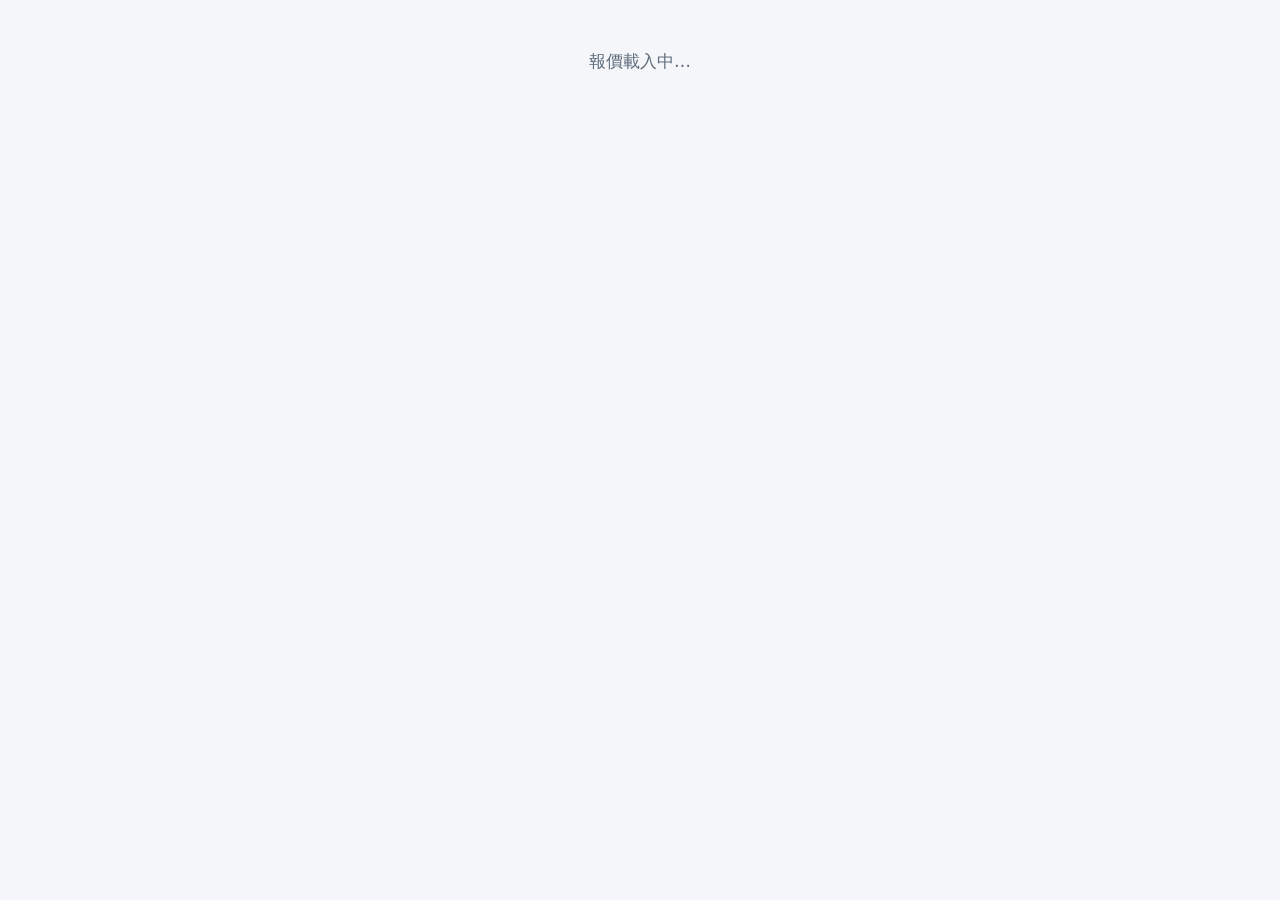
==== index.html @ c46f1b3b "報價產出（客戶頁、總表圖）移除大心 Logo" ====
<!doctype html>
<html lang="zh-Hant-TW">
<head>
<meta charset="utf-8">
<meta name="viewport" content="width=device-width, initial-scale=1, viewport-fit=cover">
<meta name="robots" content="noindex, nofollow">
<meta name="tq-build" content="115/10/14 01:17">
<meta http-equiv="Cache-Control" content="no-cache, no-store, must-revalidate">
<meta http-equiv="Pragma" content="no-cache">
<meta http-equiv="Expires" content="0">
<meta name="format-detection" content="telephone=no">
<meta name="theme-color" content="#0f2a4a">
<title>旅平險 三方案報價</title>
<link rel="icon" type="image/png" href="img/favicon.png?v=20261014011703">
<link rel="apple-touch-icon" href="img/favicon.png?v=20261014011703">
<link rel="stylesheet" href="css/style.css?v=20261019221000">
</head>
<body>
<div id="app" class="app" aria-live="polite">
  <div class="loading">報價載入中…</div>
</div>
<noscript><p class="noscript">請開啟 JavaScript 以檢視報價內容。</p></noscript>
<script src="js/vendor/pako.min.js?v=20261019221000"></script>
<script src="js/config.js?v=20261019221000"></script>
<script src="js/usage-log.js?v=20261019221000"></script>
<script src="js/common.js?v=20261019221000"></script>
<script src="js/sample-data.js?v=20261019221000"></script>
<script src="js/xinkuaile-card.js?v=20261019221000"></script>
<script src="js/view.js?v=20261019221000"></script>
</body>
</html>
---- css/style.css ----
/* 旅平險 三方案報價 — 深藍＋金色、行動版優先 */
:root {
  --navy: #00509E;
  --navy-2: #0A6FC2;
  --navy-soft: #e9eef5;
  --gold: #c9a45c;
  --gold-2: #e6cf9a;
  --gold-soft: #fbf5e8;
  --ink: #1d2733;
  --muted: #5d6b7a;
  --line: #e3e8ef;
  --bg: #f4f6f9;
  --card: #ffffff;
  --danger: #b3261e;
  --radius: 16px;
  --font: "Noto Sans TC", "PingFang TC", "Heiti TC", "Microsoft JhengHei", "Noto Sans CJK TC", system-ui, sans-serif;
}
* { box-sizing: border-box; }
html { -webkit-text-size-adjust: 100%; text-size-adjust: 100%; }
body {
  margin: 0; background: var(--bg); color: var(--ink);
  font-family: var(--font); font-size: 17px; line-height: 1.55;
  -webkit-font-smoothing: antialiased;
}
.app { max-width: 1240px; margin: 0 auto; padding-bottom: env(safe-area-inset-bottom); }
.loading, .noscript { padding: 48px 20px; text-align: center; color: var(--muted); }

/* 範例標示 */
.sample-banner {
  position: sticky; top: 0; z-index: 20;
  background: repeating-linear-gradient(45deg, #b3261e, #b3261e 12px, #c4362d 12px, #c4362d 24px);
  color: #fff; text-align: center; font-weight: 700; letter-spacing: .08em;
  padding: 8px 12px; font-size: 15px;
}
.card-sample {
  position: absolute; top: 14px; right: -38px; transform: rotate(35deg);
  background: var(--danger); color: #fff; font-weight: 800; font-size: 14px; letter-spacing: .3em;
  padding: 4px 44px; z-index: 2; box-shadow: 0 2px 6px rgba(0,0,0,.2);
}

/* 頁首：只顯示 目的地／天數／日期 */
.hero {
  background: radial-gradient(120% 140% at 100% 0%, var(--navy-2) 0%, var(--navy) 60%);
  color: #fff; padding: 28px 22px 26px; position: relative; overflow: hidden;
}
.hero::after {
  content: ""; position: absolute; left: 22px; right: 22px; bottom: 0; height: 3px;
  background: linear-gradient(90deg, var(--gold), var(--gold-2), transparent);
}
.hero-kicker { color: var(--gold-2); font-size: 15px; letter-spacing: .25em; font-weight: 600; }
.hero-title { margin: 6px 0 4px; font-size: 40px; line-height: 1.2; font-weight: 800; display: flex; flex-wrap: wrap; gap: 4px 16px; align-items: baseline; }
.hero-title .days { color: var(--gold-2); }
.hero-title .days small { font-size: 22px; font-weight: 700; }
.hero-dates { font-size: 18px; color: #dbe4ef; letter-spacing: .02em; }

/* 方案導覽 */
.plan-nav {
  position: sticky; top: 0; z-index: 10; display: flex; gap: 8px; padding: 10px 14px;
  background: rgba(244,246,249,.94); backdrop-filter: blur(6px); -webkit-backdrop-filter: blur(6px);
  border-bottom: 1px solid var(--line); overflow-x: auto;
}
.sample-banner ~ .plan-nav { top: 39px; }
.plan-nav a {
  flex: 1 0 auto; text-align: center; text-decoration: none; color: var(--navy);
  background: #fff; border: 1px solid #cdd7e3; border-radius: 999px; padding: 6px 14px; font-weight: 700; font-size: 16px;
}
.plan-nav a:active { background: var(--navy); color: #fff; }

/* 方案卡片 */
.plans { display: grid; grid-template-columns: 1fr; gap: 18px; padding: 16px 14px 8px; }
.plan-card {
  position: relative; overflow: hidden; background: var(--card); border-radius: var(--radius);
  border: 1px solid var(--line); box-shadow: 0 6px 22px rgba(15,42,74,.08);
  display: flex; flex-direction: column; scroll-margin-top: 64px;
}
.plan-card.is-reco { border: 2px solid var(--gold); box-shadow: 0 8px 28px rgba(201,164,92,.25); }
.plan-head { background: var(--navy); color: #fff; padding: 16px 18px 14px; }
.plan-card.is-reco .plan-head { background: linear-gradient(135deg, var(--navy) 0%, var(--navy-2) 100%); }
.plan-title { display: flex; align-items: center; gap: 10px; }
.plan-no { font-size: 24px; font-weight: 800; letter-spacing: .04em; }
.reco-badge { background: var(--gold); color: var(--navy); font-size: 14px; font-weight: 800; padding: 2px 10px; border-radius: 999px; }
.plan-tagline { margin-top: 2px; color: var(--gold-2); font-size: 17px; font-weight: 600; }

.death-box { margin: 16px 16px 4px; padding: 14px 16px; border-radius: 12px; background: var(--gold-soft); border: 1px solid #efe0bd; text-align: center; }
.death-label { color: #7a5a1c; font-size: 15px; font-weight: 700; letter-spacing: .08em; }
.death-val { font-size: 38px; font-weight: 800; color: var(--navy); line-height: 1.2; }
.death-br { color: var(--muted); font-size: 15px; }

.sec-title {
  margin: 0 0 6px; font-size: 16px; font-weight: 800; color: var(--navy); letter-spacing: .1em;
  display: flex; align-items: center; gap: 8px;
}
.sec-title::before { content: ""; width: 4px; height: 16px; border-radius: 2px; background: var(--gold); }
.cov, .inconv, .others { padding: 14px 16px 6px; }
.inconv, .others { border-top: 1px dashed var(--line); margin-top: 6px; }

.cov-row { display: grid; grid-template-columns: 1fr auto; align-items: baseline; column-gap: 10px; padding: 9px 0; border-bottom: 1px solid #f0f2f6; }
.cov-row:last-of-type { border-bottom: 0; }
.cov-label { font-size: 16px; color: var(--ink); font-weight: 600; }
.cov-sub { display: block; font-size: 12.5px; color: var(--muted); font-weight: 400; }
.cov-val { text-align: right; white-space: nowrap; }
.cov-val strong { font-size: 22px; color: var(--navy); line-height: 1.25; }
.cov-br { grid-column: 1 / -1; text-align: right; font-size: 14px; color: var(--muted); }
.oaa-chip { margin: 8px 0 4px; padding: 8px 12px; border-radius: 10px; background: var(--navy-soft); color: var(--navy); font-size: 14.5px; font-weight: 600; }

.items { list-style: none; margin: 0; padding: 0; }
.items li { display: flex; justify-content: space-between; align-items: baseline; gap: 12px; padding: 8px 0; border-bottom: 1px solid #f0f2f6; }
.items li:last-child { border-bottom: 0; }
.it-name { font-size: 16px; color: var(--ink); flex: 0 1 46%; }
.it-amt { font-size: 16px; font-weight: 700; color: var(--navy); text-align: right; flex: 1 1 54%; }
.it-amt .nw { white-space: nowrap; }
.empty { color: var(--muted); font-size: 15px; margin: 4px 0; }

.premium {
  margin-top: auto; padding: 16px 18px 18px; background: linear-gradient(180deg, #fffaf0, var(--gold-soft));
  border-top: 2px solid var(--gold); text-align: center;
}
.prem-label { font-size: 15px; color: #7a5a1c; font-weight: 800; letter-spacing: .3em; }
.prem-formula { font-size: 18px; color: var(--ink); }
.prem-formula b { font-size: 20px; color: var(--navy-2); }
.prem-total { font-size: 34px; font-weight: 800; color: var(--danger); letter-spacing: .01em; }

.notes-wrap { padding: 4px 18px 8px; }
.notes { margin: 0; padding-left: 1.1em; color: var(--muted); font-size: 13.5px; line-height: 1.6; }
.notes li { margin: 3px 0; }

.site-footer {
  margin: 14px 14px 24px; padding: 18px 16px; border-radius: var(--radius); text-align: center;
  background: var(--navy); color: #fff; border-top: 3px solid var(--gold);
}
.sig-unit { color: var(--gold-2); font-size: 15px; letter-spacing: .15em; font-weight: 600; }
.sig-people { margin-top: 4px; font-size: 19px; display: flex; flex-wrap: wrap; justify-content: center; gap: 2px 8px; }
.sig-people b { font-size: 21px; letter-spacing: .08em; }
.sig-people .sep { color: var(--gold); }

.error-box { margin: 40px 16px; padding: 24px; background: #fff; border-radius: var(--radius); border: 1px solid #f1c9c6; text-align: center; }
.error-box h2 { color: var(--danger); margin-top: 0; }

/* 平板／桌機：三欄並排 */
@media (min-width: 760px) {
  .hero { padding: 36px 32px 32px; border-radius: 0 0 var(--radius) var(--radius); }
  .hero-title { font-size: 46px; }
  .plan-nav { display: none; }
  .plans { grid-template-columns: repeat(auto-fit, minmax(300px, 1fr)); gap: 20px; padding: 24px 20px 10px; }
  .notes-wrap { padding: 4px 26px 8px; }
}
@media (min-width: 1100px) {
  .plans { grid-template-columns: repeat(3, 1fr); }
  .it-name, .it-amt { font-size: 15px; }
  .cov-label { font-size: 15px; }
}
@media print {
  body { background: #fff; }
  .plan-nav, .sample-banner { position: static; }
  .plan-card { break-inside: avoid; box-shadow: none; }
}

.hero-schengen {
  display: inline-block; margin-left: 6px; padding: 2px 10px; border-radius: 999px;
  background: #c9a45c; color: #0f2a4a; font-size: 13px; font-weight: 800; letter-spacing: .04em;
  vertical-align: middle;
}

/* 未滿15足歲：主框顯示兒童主約 MRC */
.death-box.child .death-val { font-size: 30px; }

/* 品牌列（客戶頁頁首）：大心 logo＋標語＋系統名稱 */
.brand-bar { display: flex; align-items: center; gap: 12px; margin-bottom: 14px; padding-bottom: 12px; border-bottom: 1px solid rgba(230, 207, 154, .28); }
.brand-logo { position: absolute; top: 24px; right: 24px; width: 160px; height: 160px; object-fit: contain; z-index: 1; }
.brand-text { display: flex; flex-direction: column; line-height: 1.35; min-width: 0; }
.brand-slogan { font-size: 13px; font-weight: 700; letter-spacing: .08em; color: #fff; opacity: .92; }
.brand-title { font-size: 18px; font-weight: 800; color: var(--gold-2); letter-spacing: .02em; }
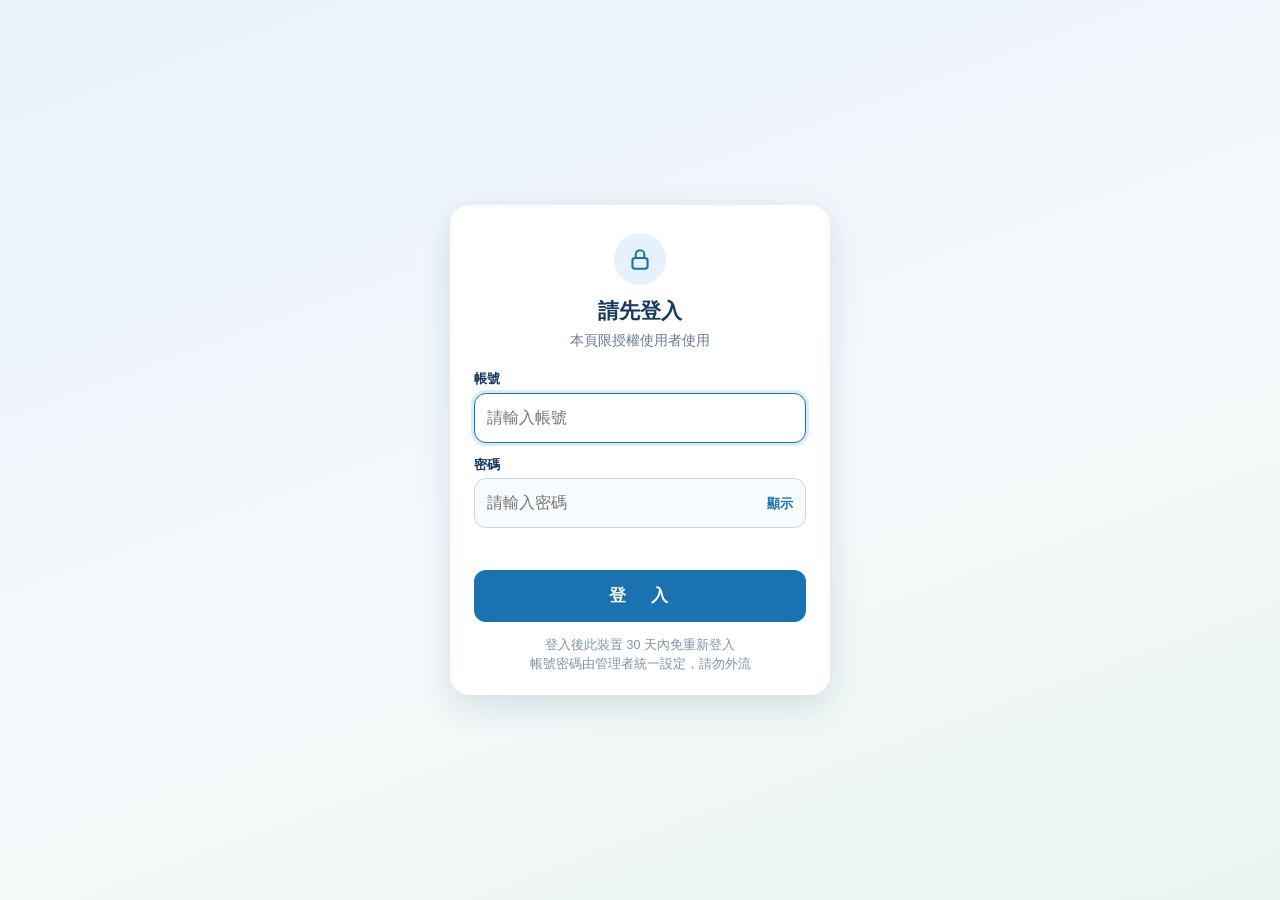
==== commit c03887ad: "加入共用登入關卡（多組帳號；客戶分享連結 #q= 不擋）" ====
--- a/index.html
+++ b/index.html
@@ -2,30 +2,32 @@
 <html lang="zh-Hant-TW">
 <head>
 <meta charset="utf-8">
+<script src="auth.js" data-share-ok></script>
+<noscript><style>body>*{display:none!important}</style></noscript>
 <meta name="viewport" content="width=device-width, initial-scale=1, viewport-fit=cover">
 <meta name="robots" content="noindex, nofollow">
-<meta name="tq-build" content="115/10/14 01:17">
+<meta name="tq-build" content="115/11/22 16:55">
 <meta http-equiv="Cache-Control" content="no-cache, no-store, must-revalidate">
 <meta http-equiv="Pragma" content="no-cache">
 <meta http-equiv="Expires" content="0">
 <meta name="format-detection" content="telephone=no">
 <meta name="theme-color" content="#0f2a4a">
 <title>旅平險 三方案報價</title>
-<link rel="icon" type="image/png" href="img/favicon.png?v=20261014011703">
-<link rel="apple-touch-icon" href="img/favicon.png?v=20261014011703">
-<link rel="stylesheet" href="css/style.css?v=20261019221000">
+<link rel="icon" type="image/png" href="img/favicon.png?v=20261122165500">
+<link rel="apple-touch-icon" href="img/favicon.png?v=20261122165500">
+<link rel="stylesheet" href="css/style.css?v=20261122165500">
 </head>
 <body>
 <div id="app" class="app" aria-live="polite">
   <div class="loading">報價載入中…</div>
 </div>
 <noscript><p class="noscript">請開啟 JavaScript 以檢視報價內容。</p></noscript>
-<script src="js/vendor/pako.min.js?v=20261019221000"></script>
-<script src="js/config.js?v=20261019221000"></script>
-<script src="js/usage-log.js?v=20261019221000"></script>
-<script src="js/common.js?v=20261019221000"></script>
-<script src="js/sample-data.js?v=20261019221000"></script>
-<script src="js/xinkuaile-card.js?v=20261019221000"></script>
-<script src="js/view.js?v=20261019221000"></script>
+<script src="js/vendor/pako.min.js?v=20261122165500"></script>
+<script src="js/config.js?v=20261122165500"></script>
+<script src="js/usage-log.js?v=20261122165500"></script>
+<script src="js/common.js?v=20261122165500"></script>
+<script src="js/sample-data.js?v=20261122165500"></script>
+<script src="js/xinkuaile-card.js?v=20261122165500"></script>
+<script src="js/view.js?v=20261122165500"></script>
 </body>
 </html>
--- a/css/style.css
+++ b/css/style.css
@@ -104,11 +104,12 @@
 .oaa-chip { margin: 8px 0 4px; padding: 8px 12px; border-radius: 10px; background: var(--navy-soft); color: var(--navy); font-size: 14.5px; font-weight: 600; }
 
 .items { list-style: none; margin: 0; padding: 0; }
-.items li { display: flex; justify-content: space-between; align-items: baseline; gap: 12px; padding: 8px 0; border-bottom: 1px solid #f0f2f6; }
+.items li { display: flex; flex-wrap: wrap; justify-content: space-between; align-items: baseline; column-gap: 12px; row-gap: 2px; padding: 8px 0; border-bottom: 1px solid #f0f2f6; line-height: 1.45; }
 .items li:last-child { border-bottom: 0; }
-.it-name { font-size: 16px; color: var(--ink); flex: 0 1 46%; }
-.it-amt { font-size: 16px; font-weight: 700; color: var(--navy); text-align: right; flex: 1 1 54%; }
-.it-amt .nw { white-space: nowrap; }
+/* 名稱只在括號前可換行、金額只在「，」後換行；兩者放不下同一行時金額整段移到下一行靠右 */
+.it-name { font-size: 16px; color: var(--ink); flex: 0 1 auto; }
+.it-amt { font-size: 16px; font-weight: 700; color: var(--navy); text-align: right; flex: 1 0 auto; max-width: 100%; margin-left: auto; }
+.nw { white-space: nowrap; }
 .empty { color: var(--muted); font-size: 15px; margin: 4px 0; }
 
 .premium {
@@ -128,8 +129,7 @@
   margin: 14px 14px 24px; padding: 18px 16px; border-radius: var(--radius); text-align: center;
   background: var(--navy); color: #fff; border-top: 3px solid var(--gold);
 }
-.sig-unit { color: var(--gold-2); font-size: 15px; letter-spacing: .15em; font-weight: 600; }
-.sig-people { margin-top: 4px; font-size: 19px; display: flex; flex-wrap: wrap; justify-content: center; gap: 2px 8px; }
+.sig-people { font-size: 19px; display: flex; flex-wrap: wrap; justify-content: center; gap: 2px 8px; }
 .sig-people b { font-size: 21px; letter-spacing: .08em; }
 .sig-people .sep { color: var(--gold); }
 
@@ -164,9 +164,8 @@
 /* 未滿15足歲：主框顯示兒童主約 MRC */
 .death-box.child .death-val { font-size: 30px; }
 
-/* 品牌列（客戶頁頁首）：大心 logo＋標語＋系統名稱 */
+/* 品牌列（客戶頁頁首）：系統名稱 */
 .brand-bar { display: flex; align-items: center; gap: 12px; margin-bottom: 14px; padding-bottom: 12px; border-bottom: 1px solid rgba(230, 207, 154, .28); }
-.brand-logo { position: absolute; top: 24px; right: 24px; width: 160px; height: 160px; object-fit: contain; z-index: 1; }
 .brand-text { display: flex; flex-direction: column; line-height: 1.35; min-width: 0; }
 .brand-slogan { font-size: 13px; font-weight: 700; letter-spacing: .08em; color: #fff; opacity: .92; }
 .brand-title { font-size: 18px; font-weight: 800; color: var(--gold-2); letter-spacing: .02em; }
